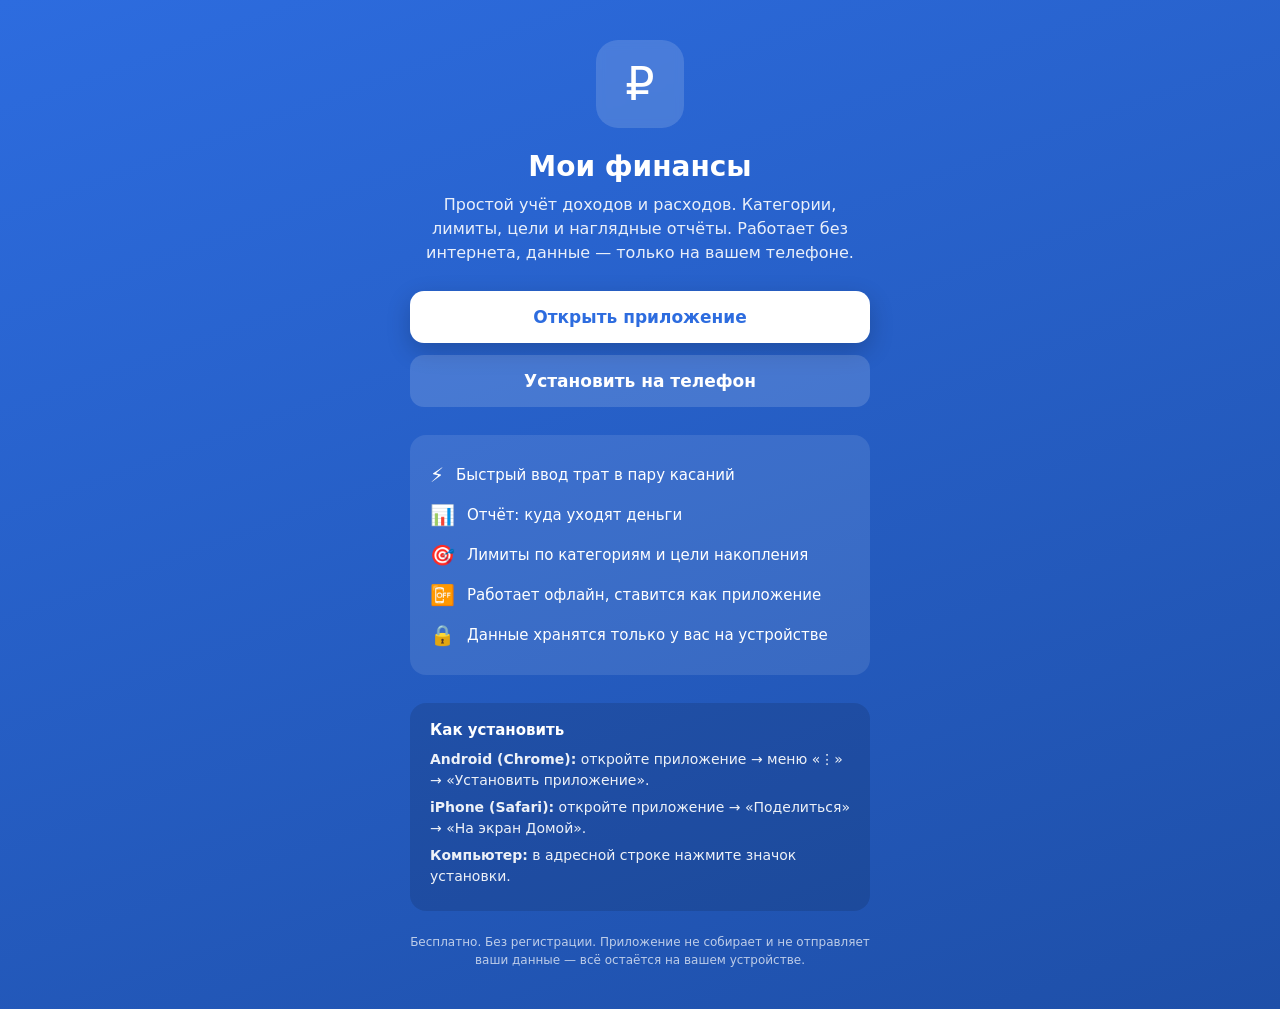
==== index.html @ 7e798403 "Add finance PWA app v1 and landing page Co-Authored-By: Claude Opus 4.8 <noreply@anthropic.com>" ====
<!DOCTYPE html>
<html lang="ru">
<head>
  <meta charset="UTF-8">
  <meta name="viewport" content="width=device-width, initial-scale=1.0">
  <meta name="theme-color" content="#2d6cdf">
  <title>Мои финансы — учёт денег без лишнего</title>
  <link rel="icon" href="app/icons/icon-192.png">
  <style>
    * { box-sizing: border-box; margin: 0; padding: 0; -webkit-tap-highlight-color: transparent; }
    body {
      font-family: system-ui, -apple-system, "Segoe UI", sans-serif;
      background: linear-gradient(160deg, #2d6cdf 0%, #1e4fa8 100%);
      color: #fff; min-height: 100vh;
      display: flex; flex-direction: column; align-items: center;
      padding: 40px 20px;
    }
    .wrap { max-width: 460px; width: 100%; text-align: center; }
    .logo {
      width: 88px; height: 88px; border-radius: 22px;
      background: rgba(255,255,255,.15); display: grid; place-items: center;
      font-size: 46px; margin: 0 auto 22px; backdrop-filter: blur(4px);
    }
    h1 { font-size: 28px; margin-bottom: 10px; }
    .lead { font-size: 16px; opacity: .9; line-height: 1.5; margin-bottom: 26px; }
    .btn {
      display: block; width: 100%; background: #fff; color: #2d6cdf;
      text-decoration: none; padding: 16px; border-radius: 14px;
      font-size: 17px; font-weight: 700; margin-bottom: 12px;
      box-shadow: 0 8px 24px rgba(0,0,0,.2);
    }
    .btn.secondary { background: rgba(255,255,255,.15); color: #fff; box-shadow: none; }
    .features {
      background: rgba(255,255,255,.1); border-radius: 16px;
      padding: 20px; margin: 28px 0; text-align: left;
    }
    .features li { list-style: none; padding: 8px 0; display: flex; gap: 12px; align-items: center; font-size: 15px; }
    .features li .e { font-size: 20px; }
    .how {
      background: rgba(0,0,0,.12); border-radius: 16px; padding: 18px 20px; text-align: left;
    }
    .how h3 { font-size: 15px; margin-bottom: 10px; }
    .how p { font-size: 14px; opacity: .92; line-height: 1.5; margin-bottom: 6px; }
    .note { font-size: 12px; opacity: .7; margin-top: 22px; line-height: 1.5; }
  </style>
</head>
<body>
  <div class="wrap">
    <div class="logo">₽</div>
    <h1>Мои финансы</h1>
    <p class="lead">Простой учёт доходов и расходов. Категории, лимиты, цели и наглядные отчёты. Работает без интернета, данные — только на вашем телефоне.</p>

    <a class="btn" href="app/index.html">Открыть приложение</a>
    <a class="btn secondary" href="app/index.html">Установить на телефон</a>

    <ul class="features">
      <li><span class="e">⚡</span> Быстрый ввод трат в пару касаний</li>
      <li><span class="e">📊</span> Отчёт: куда уходят деньги</li>
      <li><span class="e">🎯</span> Лимиты по категориям и цели накопления</li>
      <li><span class="e">📴</span> Работает офлайн, ставится как приложение</li>
      <li><span class="e">🔒</span> Данные хранятся только у вас на устройстве</li>
    </ul>

    <div class="how">
      <h3>Как установить</h3>
      <p><b>Android (Chrome):</b> откройте приложение → меню «⋮» → «Установить приложение».</p>
      <p><b>iPhone (Safari):</b> откройте приложение → «Поделиться» → «На экран Домой».</p>
      <p><b>Компьютер:</b> в адресной строке нажмите значок установки.</p>
    </div>

    <p class="note">Бесплатно. Без регистрации. Приложение не собирает и не отправляет ваши данные — всё остаётся на вашем устройстве.</p>
  </div>
</body>
</html>
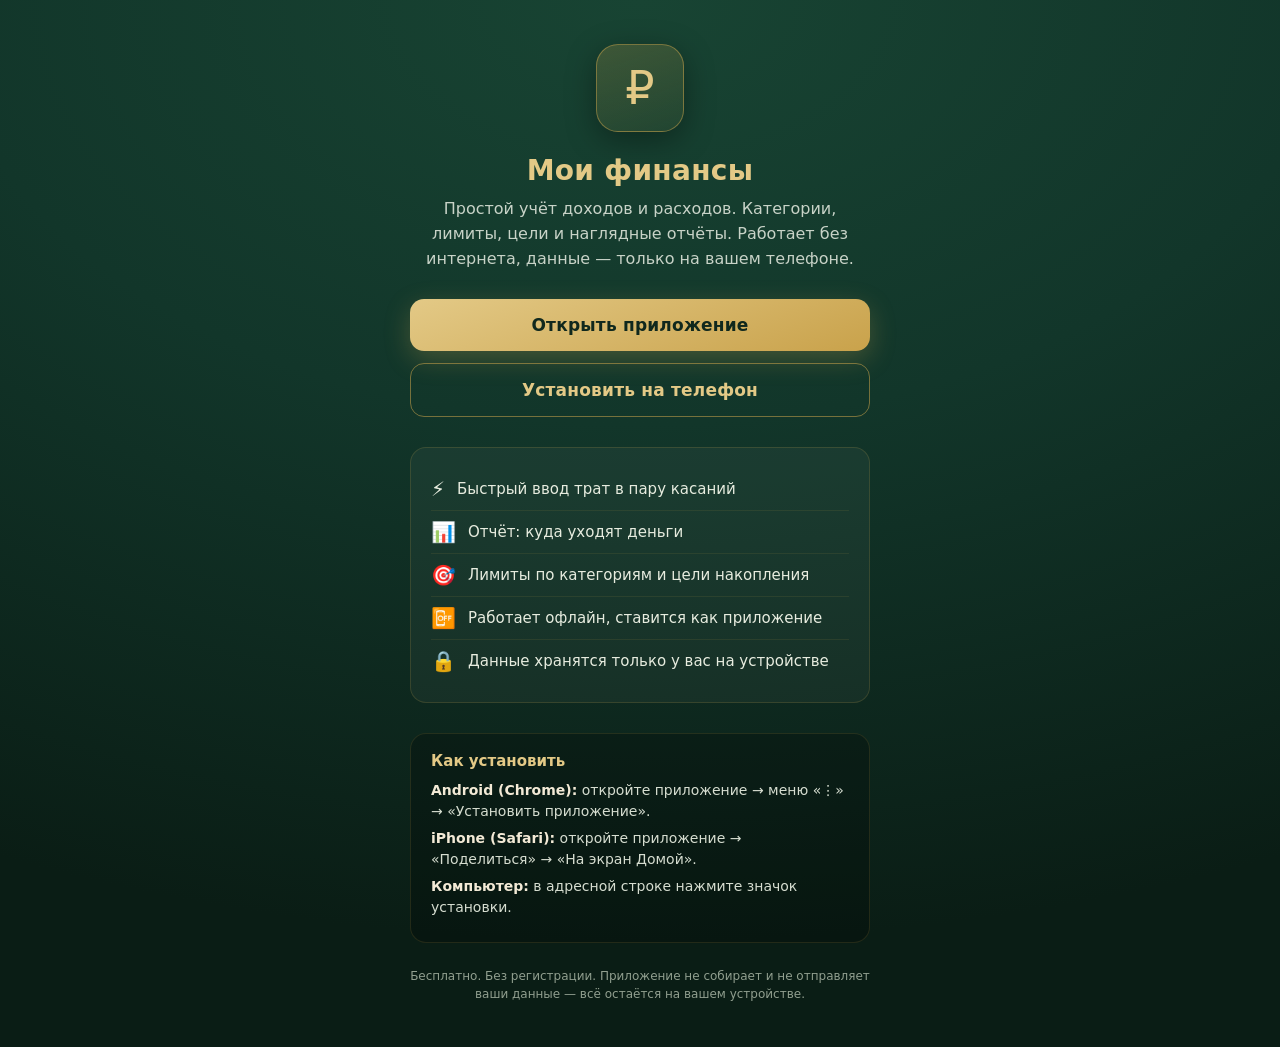
==== commit 00fd4402: "Restyle landing: dark green and gold theme Co-Authored-By: Claude Opus 4.8 <noreply@anthropic.com>" ====
--- a/index.html
+++ b/index.html
@@ -3,45 +3,73 @@
 <head>
   <meta charset="UTF-8">
   <meta name="viewport" content="width=device-width, initial-scale=1.0">
-  <meta name="theme-color" content="#2d6cdf">
+  <meta name="theme-color" content="#0d241a">
   <title>Мои финансы — учёт денег без лишнего</title>
   <link rel="icon" href="app/icons/icon-192.png">
   <style>
     * { box-sizing: border-box; margin: 0; padding: 0; -webkit-tap-highlight-color: transparent; }
+    :root {
+      --green-1: #12362a;
+      --green-2: #0a1d15;
+      --gold: #c9a24b;
+      --gold-soft: #e3c986;
+      --cream: #f3ead6;
+    }
     body {
       font-family: system-ui, -apple-system, "Segoe UI", sans-serif;
-      background: linear-gradient(160deg, #2d6cdf 0%, #1e4fa8 100%);
-      color: #fff; min-height: 100vh;
+      background: radial-gradient(120% 90% at 50% 0%, #184433 0%, var(--green-1) 45%, var(--green-2) 100%);
+      color: var(--cream); min-height: 100vh;
       display: flex; flex-direction: column; align-items: center;
-      padding: 40px 20px;
+      padding: 44px 20px;
     }
     .wrap { max-width: 460px; width: 100%; text-align: center; }
     .logo {
       width: 88px; height: 88px; border-radius: 22px;
-      background: rgba(255,255,255,.15); display: grid; place-items: center;
-      font-size: 46px; margin: 0 auto 22px; backdrop-filter: blur(4px);
+      background: linear-gradient(160deg, rgba(201,162,75,.22), rgba(201,162,75,.06));
+      border: 1px solid rgba(201,162,75,.5);
+      display: grid; place-items: center;
+      font-size: 46px; color: var(--gold-soft); margin: 0 auto 22px;
+      box-shadow: 0 8px 30px rgba(0,0,0,.35);
     }
-    h1 { font-size: 28px; margin-bottom: 10px; }
-    .lead { font-size: 16px; opacity: .9; line-height: 1.5; margin-bottom: 26px; }
+    h1 {
+      font-size: 28px; margin-bottom: 10px; letter-spacing: .3px;
+      color: var(--gold-soft);
+    }
+    .lead { font-size: 16px; color: #d8e0d5; opacity: .92; line-height: 1.55; margin-bottom: 28px; }
     .btn {
-      display: block; width: 100%; background: #fff; color: #2d6cdf;
-      text-decoration: none; padding: 16px; border-radius: 14px;
-      font-size: 17px; font-weight: 700; margin-bottom: 12px;
-      box-shadow: 0 8px 24px rgba(0,0,0,.2);
+      display: block; width: 100%; text-decoration: none;
+      padding: 16px; border-radius: 14px; font-size: 17px; font-weight: 700;
+      margin-bottom: 12px; letter-spacing: .2px;
     }
-    .btn.secondary { background: rgba(255,255,255,.15); color: #fff; box-shadow: none; }
+    .btn.primary {
+      background: linear-gradient(160deg, var(--gold-soft), var(--gold));
+      color: #10281d;
+      box-shadow: 0 8px 26px rgba(201,162,75,.28);
+    }
+    .btn.secondary {
+      background: transparent; color: var(--gold-soft);
+      border: 1px solid rgba(201,162,75,.55);
+    }
     .features {
-      background: rgba(255,255,255,.1); border-radius: 16px;
-      padding: 20px; margin: 28px 0; text-align: left;
+      background: rgba(255,255,255,.04);
+      border: 1px solid rgba(201,162,75,.18);
+      border-radius: 16px; padding: 20px; margin: 30px 0; text-align: left;
     }
-    .features li { list-style: none; padding: 8px 0; display: flex; gap: 12px; align-items: center; font-size: 15px; }
+    .features li {
+      list-style: none; padding: 9px 0; display: flex; gap: 12px; align-items: center;
+      font-size: 15px; color: #e7ecdf;
+    }
+    .features li + li { border-top: 1px solid rgba(201,162,75,.1); }
     .features li .e { font-size: 20px; }
     .how {
-      background: rgba(0,0,0,.12); border-radius: 16px; padding: 18px 20px; text-align: left;
+      background: rgba(0,0,0,.22);
+      border: 1px solid rgba(201,162,75,.14);
+      border-radius: 16px; padding: 18px 20px; text-align: left;
     }
-    .how h3 { font-size: 15px; margin-bottom: 10px; }
-    .how p { font-size: 14px; opacity: .92; line-height: 1.5; margin-bottom: 6px; }
-    .note { font-size: 12px; opacity: .7; margin-top: 22px; line-height: 1.5; }
+    .how h3 { font-size: 15px; margin-bottom: 10px; color: var(--gold-soft); }
+    .how p { font-size: 14px; color: #d6ddd0; line-height: 1.5; margin-bottom: 6px; }
+    .how b { color: var(--cream); }
+    .note { font-size: 12px; color: #a9b6a5; opacity: .85; margin-top: 24px; line-height: 1.5; }
   </style>
 </head>
 <body>
@@ -50,7 +78,7 @@
     <h1>Мои финансы</h1>
     <p class="lead">Простой учёт доходов и расходов. Категории, лимиты, цели и наглядные отчёты. Работает без интернета, данные — только на вашем телефоне.</p>
 
-    <a class="btn" href="app/index.html">Открыть приложение</a>
+    <a class="btn primary" href="app/index.html">Открыть приложение</a>
     <a class="btn secondary" href="app/index.html">Установить на телефон</a>
 
     <ul class="features">
